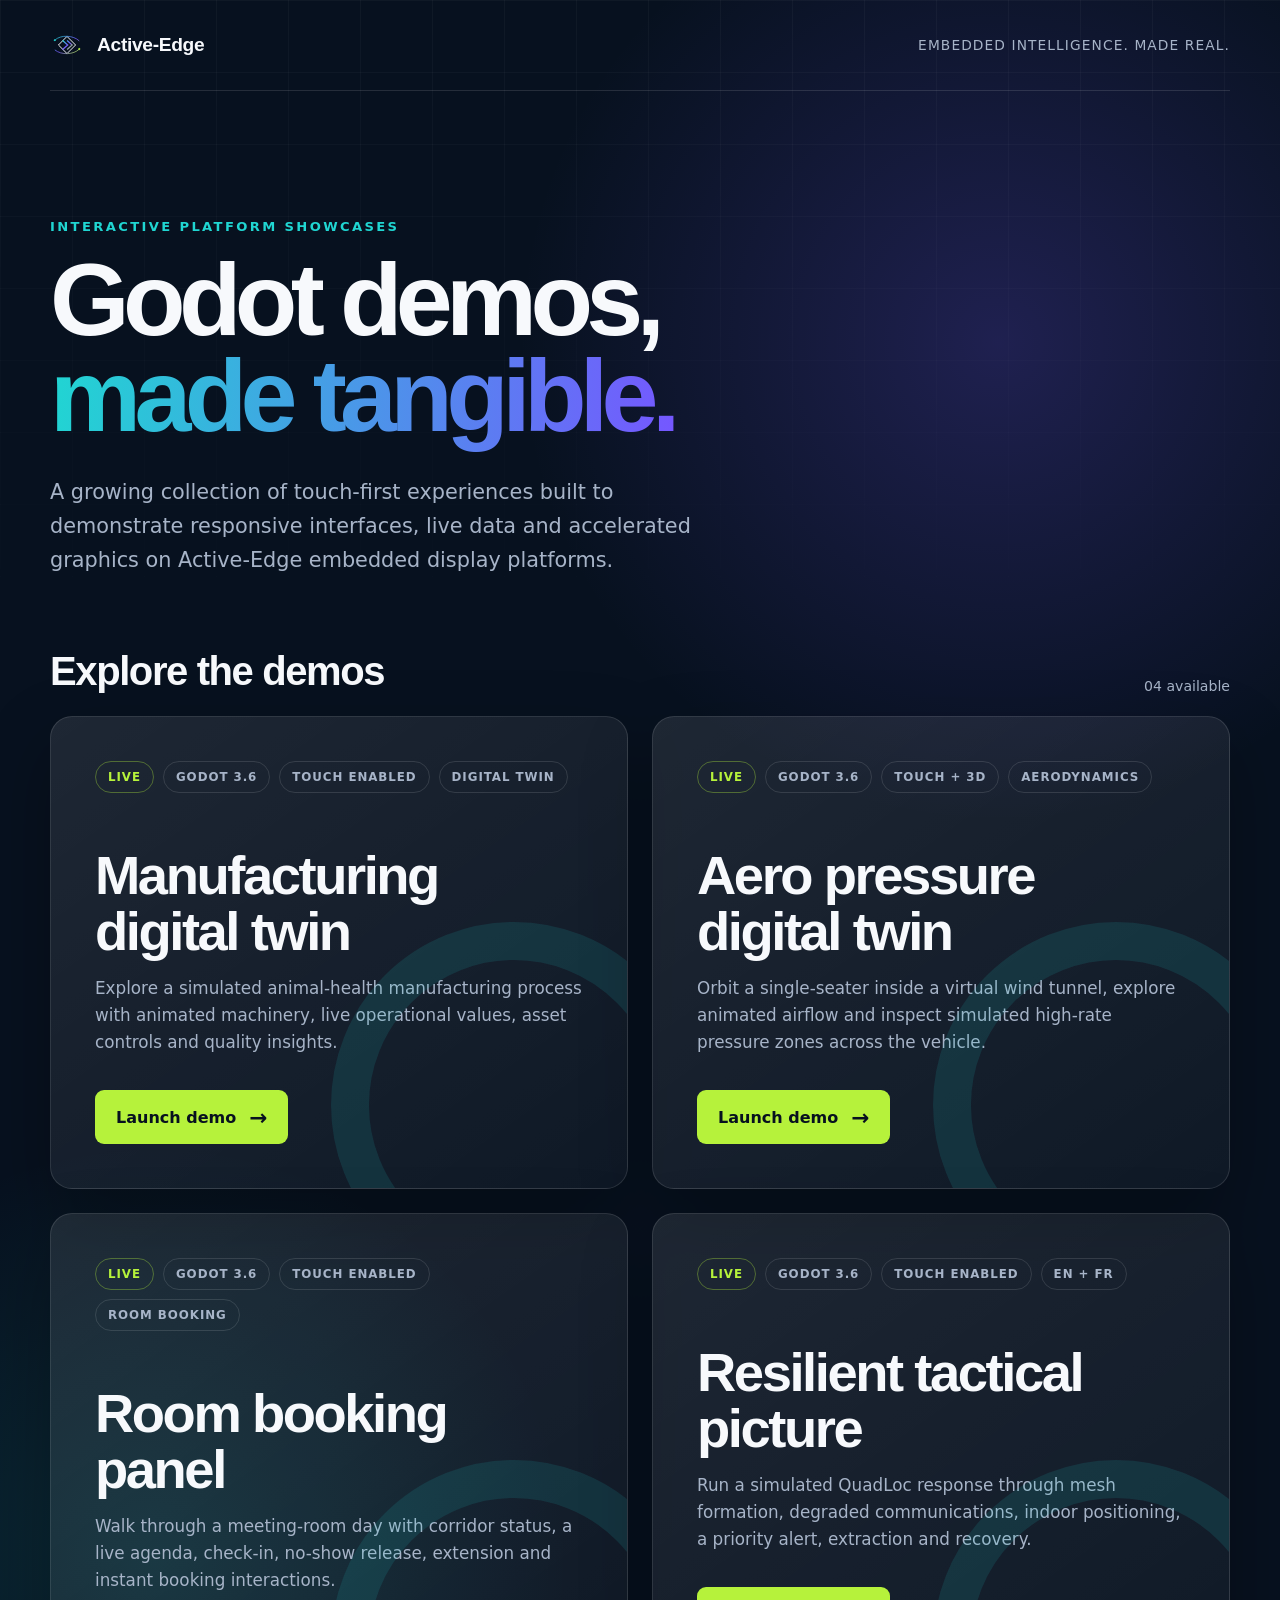
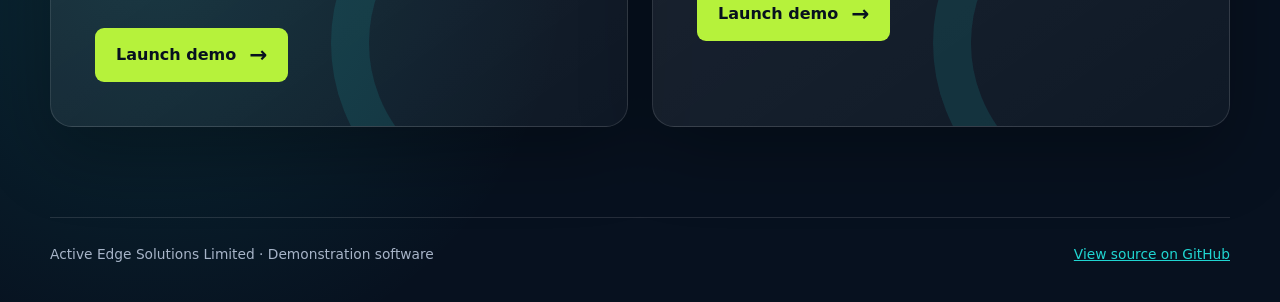
==== site/index.html @ c654966a "feat: add resilient tactical picture demo" ====
<!doctype html>
<html lang="en">
<head>
  <meta charset="utf-8">
  <meta name="viewport" content="width=device-width, initial-scale=1">
  <meta name="theme-color" content="#07111f">
  <meta name="description" content="Interactive Godot demonstrations for Active-Edge embedded display platforms.">
  <title>Active-Edge | Godot demos</title>
  <link rel="icon" href="assets/active-edge-mark.svg" type="image/svg+xml">
  <style>
    :root {
      color-scheme: dark;
      --carbon: #07111f;
      --carbon-soft: #0e1b2d;
      --cloud: #f7f9fc;
      --muted: #a7b4c8;
      --cyan: #20d6d2;
      --violet: #7557ff;
      --lime: #b6f23b;
      --line: rgba(255, 255, 255, 0.12);
    }
    * { box-sizing: border-box; }
    body {
      margin: 0;
      min-height: 100vh;
      color: var(--cloud);
      background:
        radial-gradient(circle at 78% 18%, rgba(117, 87, 255, 0.22), transparent 30rem),
        radial-gradient(circle at 12% 82%, rgba(32, 214, 210, 0.13), transparent 26rem),
        var(--carbon);
      font-family: "IBM Plex Sans", Inter, system-ui, -apple-system, sans-serif;
    }
    body::before {
      content: "";
      position: fixed;
      inset: 0;
      pointer-events: none;
      opacity: 0.3;
      background-image: linear-gradient(var(--line) 1px, transparent 1px), linear-gradient(90deg, var(--line) 1px, transparent 1px);
      background-size: 72px 72px;
      mask-image: linear-gradient(to bottom, black, transparent 80%);
    }
    .shell { position: relative; width: min(1180px, calc(100% - 40px)); margin: 0 auto; }
    header { display: flex; align-items: center; justify-content: space-between; padding: 28px 0; border-bottom: 1px solid var(--line); }
    .brand { display: flex; align-items: center; gap: 13px; color: var(--cloud); text-decoration: none; font-weight: 800; letter-spacing: -0.02em; }
    .brand img { width: 34px; height: 34px; }
    .brand span { font-family: Sora, Inter, sans-serif; font-size: 1.2rem; }
    .strap { color: var(--muted); font-size: 0.86rem; letter-spacing: 0.08em; text-transform: uppercase; }
    main { padding: clamp(70px, 10vw, 130px) 0 90px; }
    .eyebrow { margin: 0 0 18px; color: var(--cyan); font-size: 0.82rem; font-weight: 800; letter-spacing: 0.18em; text-transform: uppercase; }
    h1 { max-width: 840px; margin: 0; font-family: Sora, Inter, sans-serif; font-size: clamp(3.1rem, 8vw, 6.8rem); line-height: 0.94; letter-spacing: -0.065em; }
    .gradient { color: transparent; background: linear-gradient(95deg, var(--cyan), var(--violet)); background-clip: text; -webkit-background-clip: text; }
    .intro { max-width: 700px; margin: 30px 0 72px; color: var(--muted); font-size: clamp(1.05rem, 2vw, 1.3rem); line-height: 1.65; }
    .section-head { display: flex; justify-content: space-between; align-items: end; gap: 24px; margin-bottom: 22px; }
    h2 { margin: 0; font-family: "Space Grotesk", Inter, sans-serif; font-size: clamp(1.7rem, 4vw, 2.5rem); letter-spacing: -0.035em; }
    .count { color: var(--muted); font-size: 0.88rem; }
    .grid { display: grid; grid-template-columns: repeat(auto-fit, minmax(min(100%, 410px), 1fr)); gap: 24px; }
    .card { position: relative; overflow: hidden; min-height: 390px; padding: clamp(26px, 4vw, 44px); border: 1px solid var(--line); border-radius: 22px; background: linear-gradient(145deg, rgba(255,255,255,0.095), rgba(255,255,255,0.035)); box-shadow: 0 28px 70px rgba(0,0,0,0.28); }
    .card::after { content: ""; position: absolute; right: -70px; bottom: -100px; width: 290px; height: 290px; border: 38px solid rgba(32,214,210,0.12); border-radius: 50%; }
    .tags { display: flex; flex-wrap: wrap; gap: 9px; margin-bottom: 55px; }
    .tag { padding: 8px 12px; border: 1px solid var(--line); border-radius: 999px; color: var(--muted); font-size: 0.74rem; font-weight: 700; letter-spacing: 0.08em; text-transform: uppercase; }
    .live { color: var(--lime); border-color: rgba(182,242,59,0.34); }
    h3 { max-width: 570px; margin: 0 0 16px; font-family: "Space Grotesk", Inter, sans-serif; font-size: clamp(2rem, 5vw, 3.4rem); line-height: 1.02; letter-spacing: -0.045em; }
    .card p { max-width: 580px; margin: 0 0 34px; color: var(--muted); font-size: 1.05rem; line-height: 1.6; }
    .launch { position: relative; z-index: 1; display: inline-flex; align-items: center; gap: 13px; min-height: 54px; padding: 0 21px; border-radius: 9px; color: var(--carbon); background: var(--lime); text-decoration: none; font-weight: 850; transition: transform 160ms ease, box-shadow 160ms ease; }
    .launch:hover, .launch:focus-visible { transform: translateY(-2px); box-shadow: 0 12px 30px rgba(182,242,59,0.2); outline: 3px solid rgba(182,242,59,0.24); outline-offset: 3px; }
    .launch span { font-size: 1.35rem; }
    footer { display: flex; justify-content: space-between; gap: 20px; padding: 28px 0 40px; border-top: 1px solid var(--line); color: var(--muted); font-size: 0.86rem; }
    footer a { color: var(--cyan); }
    @media (max-width: 640px) { .strap { display: none; } main { padding-top: 65px; } .intro { margin-bottom: 52px; } footer { flex-direction: column; } }
    @media (prefers-reduced-motion: reduce) { * { scroll-behavior: auto !important; transition: none !important; } }
  </style>
</head>
<body>
  <div class="shell">
    <header>
      <a class="brand" href="https://active-esl.com/" aria-label="Active-Edge home">
        <img src="assets/active-edge-mark.svg" alt="">
        <span>Active-Edge</span>
      </a>
      <div class="strap">Embedded intelligence. Made real.</div>
    </header>
    <main>
      <p class="eyebrow">Interactive platform showcases</p>
      <h1>Godot demos,<br><span class="gradient">made tangible.</span></h1>
      <p class="intro">A growing collection of touch-first experiences built to demonstrate responsive interfaces, live data and accelerated graphics on Active-Edge embedded display platforms.</p>
      <section aria-labelledby="demos-title">
        <div class="section-head">
          <h2 id="demos-title">Explore the demos</h2>
          <span class="count">04 available</span>
        </div>
        <div class="grid">
          <article class="card">
            <div class="tags">
              <span class="tag live">Live</span>
              <span class="tag">Godot 3.6</span>
              <span class="tag">Touch enabled</span>
              <span class="tag">Digital twin</span>
            </div>
            <h3>Manufacturing digital twin</h3>
            <p>Explore a simulated animal-health manufacturing process with animated machinery, live operational values, asset controls and quality insights.</p>
            <a class="launch" href="elanco-manufacturing-digital-twin/">Launch demo <span aria-hidden="true">→</span></a>
          </article>
          <article class="card">
            <div class="tags">
              <span class="tag live">Live</span>
              <span class="tag">Godot 3.6</span>
              <span class="tag">Touch + 3D</span>
              <span class="tag">Aerodynamics</span>
            </div>
            <h3>Aero pressure digital twin</h3>
            <p>Orbit a single-seater inside a virtual wind tunnel, explore animated airflow and inspect simulated high-rate pressure zones across the vehicle.</p>
            <a class="launch" href="aero-pressure-digital-twin/">Launch demo <span aria-hidden="true">→</span></a>
          </article>
          <article class="card">
            <div class="tags">
              <span class="tag live">Live</span>
              <span class="tag">Godot 3.6</span>
              <span class="tag">Touch enabled</span>
              <span class="tag">Room booking</span>
            </div>
            <h3>Room booking panel</h3>
            <p>Walk through a meeting-room day with corridor status, a live agenda, check-in, no-show release, extension and instant booking interactions.</p>
            <a class="launch" href="room-booking/">Launch demo <span aria-hidden="true">→</span></a>
          </article>
          <article class="card">
            <div class="tags">
              <span class="tag live">Live</span>
              <span class="tag">Godot 3.6</span>
              <span class="tag">Touch enabled</span>
              <span class="tag">EN + FR</span>
            </div>
            <h3>Resilient tactical picture</h3>
            <p>Run a simulated QuadLoc response through mesh formation, degraded communications, indoor positioning, a priority alert, extraction and recovery.</p>
            <a class="launch" href="resilient-tactical-picture/">Launch demo <span aria-hidden="true">→</span></a>
          </article>
        </div>
      </section>
    </main>
    <footer>
      <span>Active Edge Solutions Limited · Demonstration software</span>
      <a href="https://github.com/active-esl/godot-demos">View source on GitHub</a>
    </footer>
  </div>
</body>
</html>
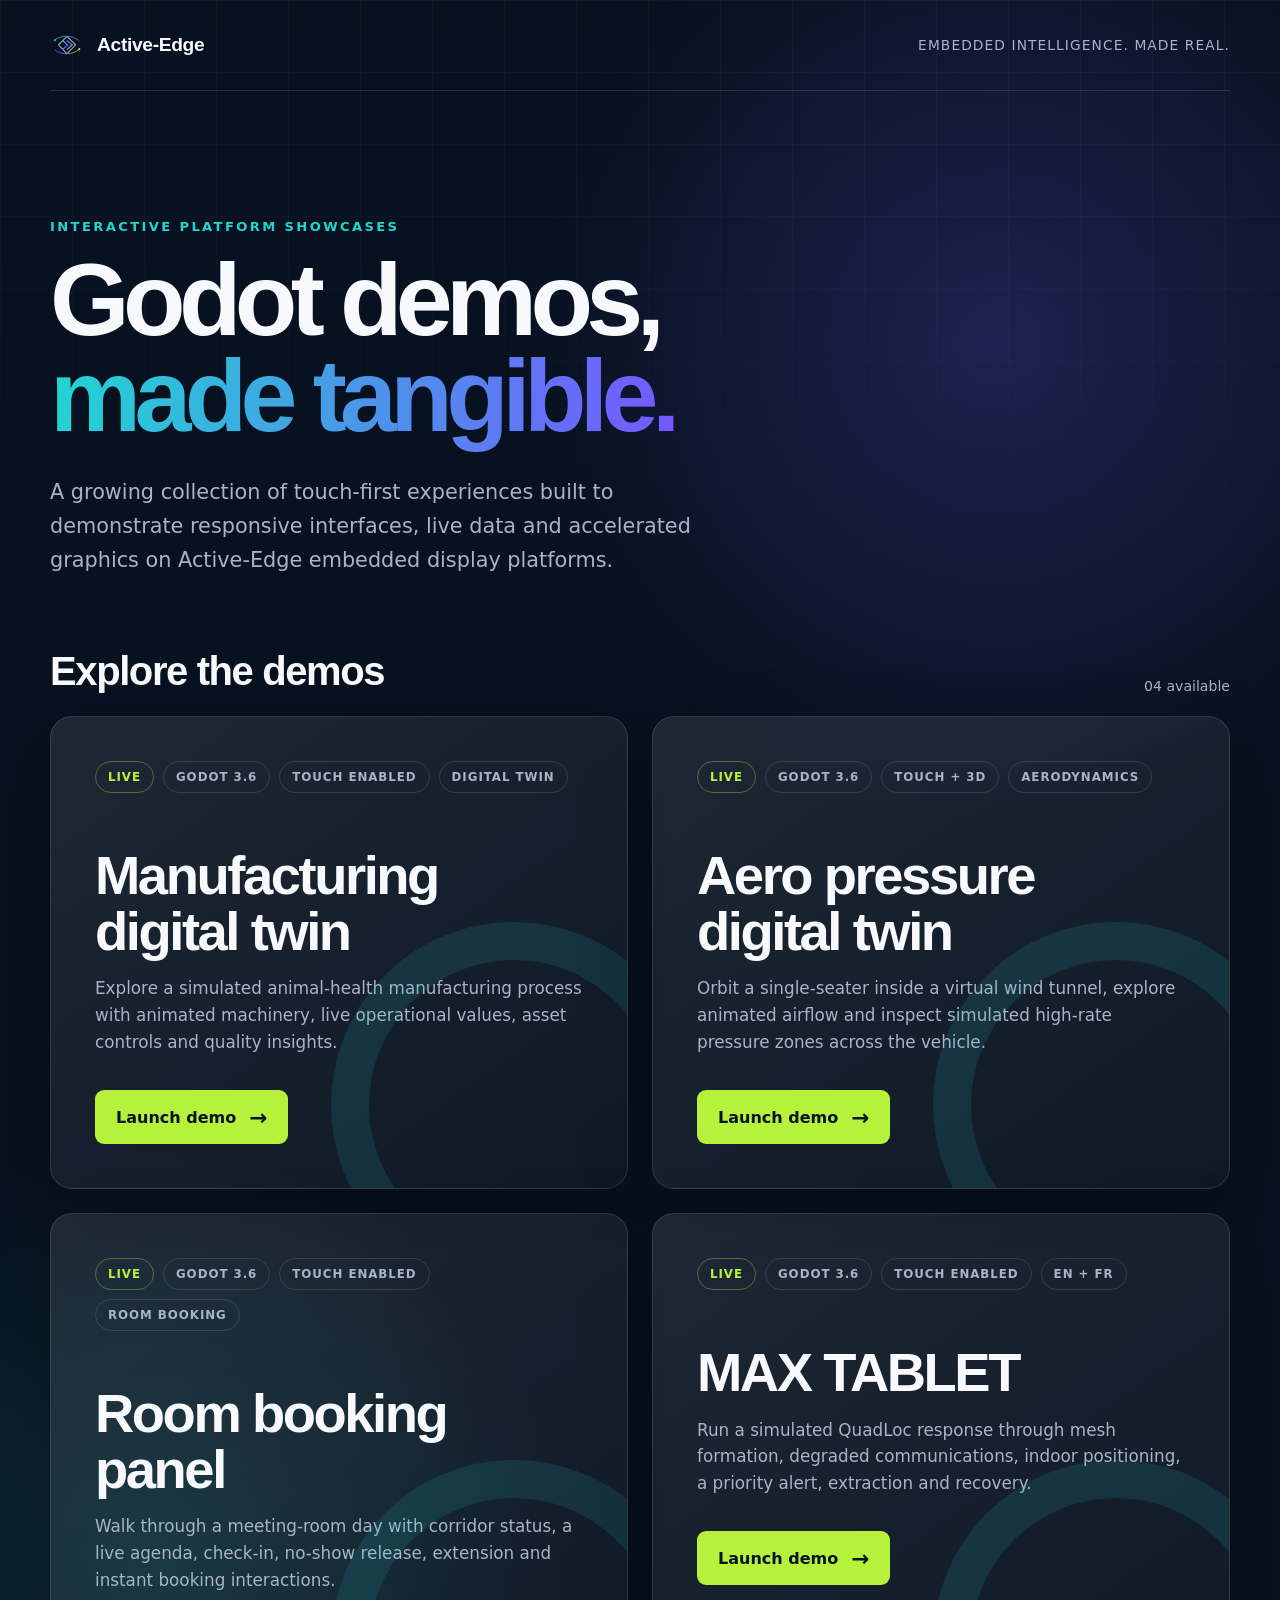
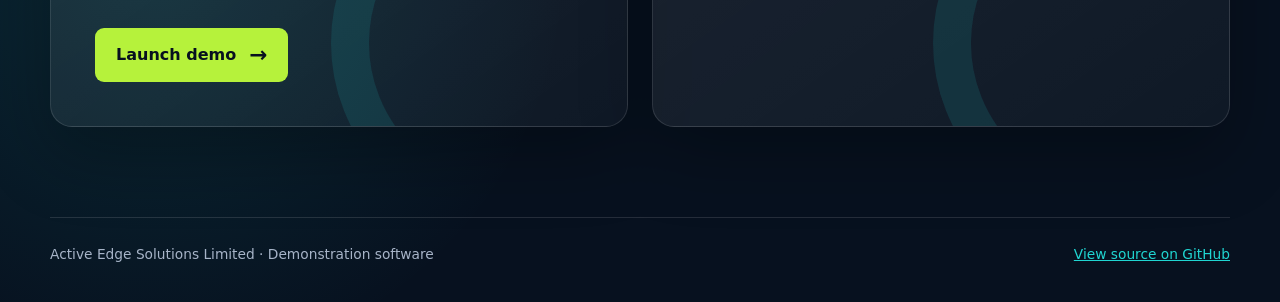
==== commit 176c67c1: "feat: brand tactical demo as MAX TABLET" ====
--- a/site/index.html
+++ b/site/index.html
@@ -130,7 +130,7 @@
               <span class="tag">Touch enabled</span>
               <span class="tag">EN + FR</span>
             </div>
-            <h3>Resilient tactical picture</h3>
+            <h3>MAX TABLET</h3>
             <p>Run a simulated QuadLoc response through mesh formation, degraded communications, indoor positioning, a priority alert, extraction and recovery.</p>
             <a class="launch" href="resilient-tactical-picture/">Launch demo <span aria-hidden="true">→</span></a>
           </article>
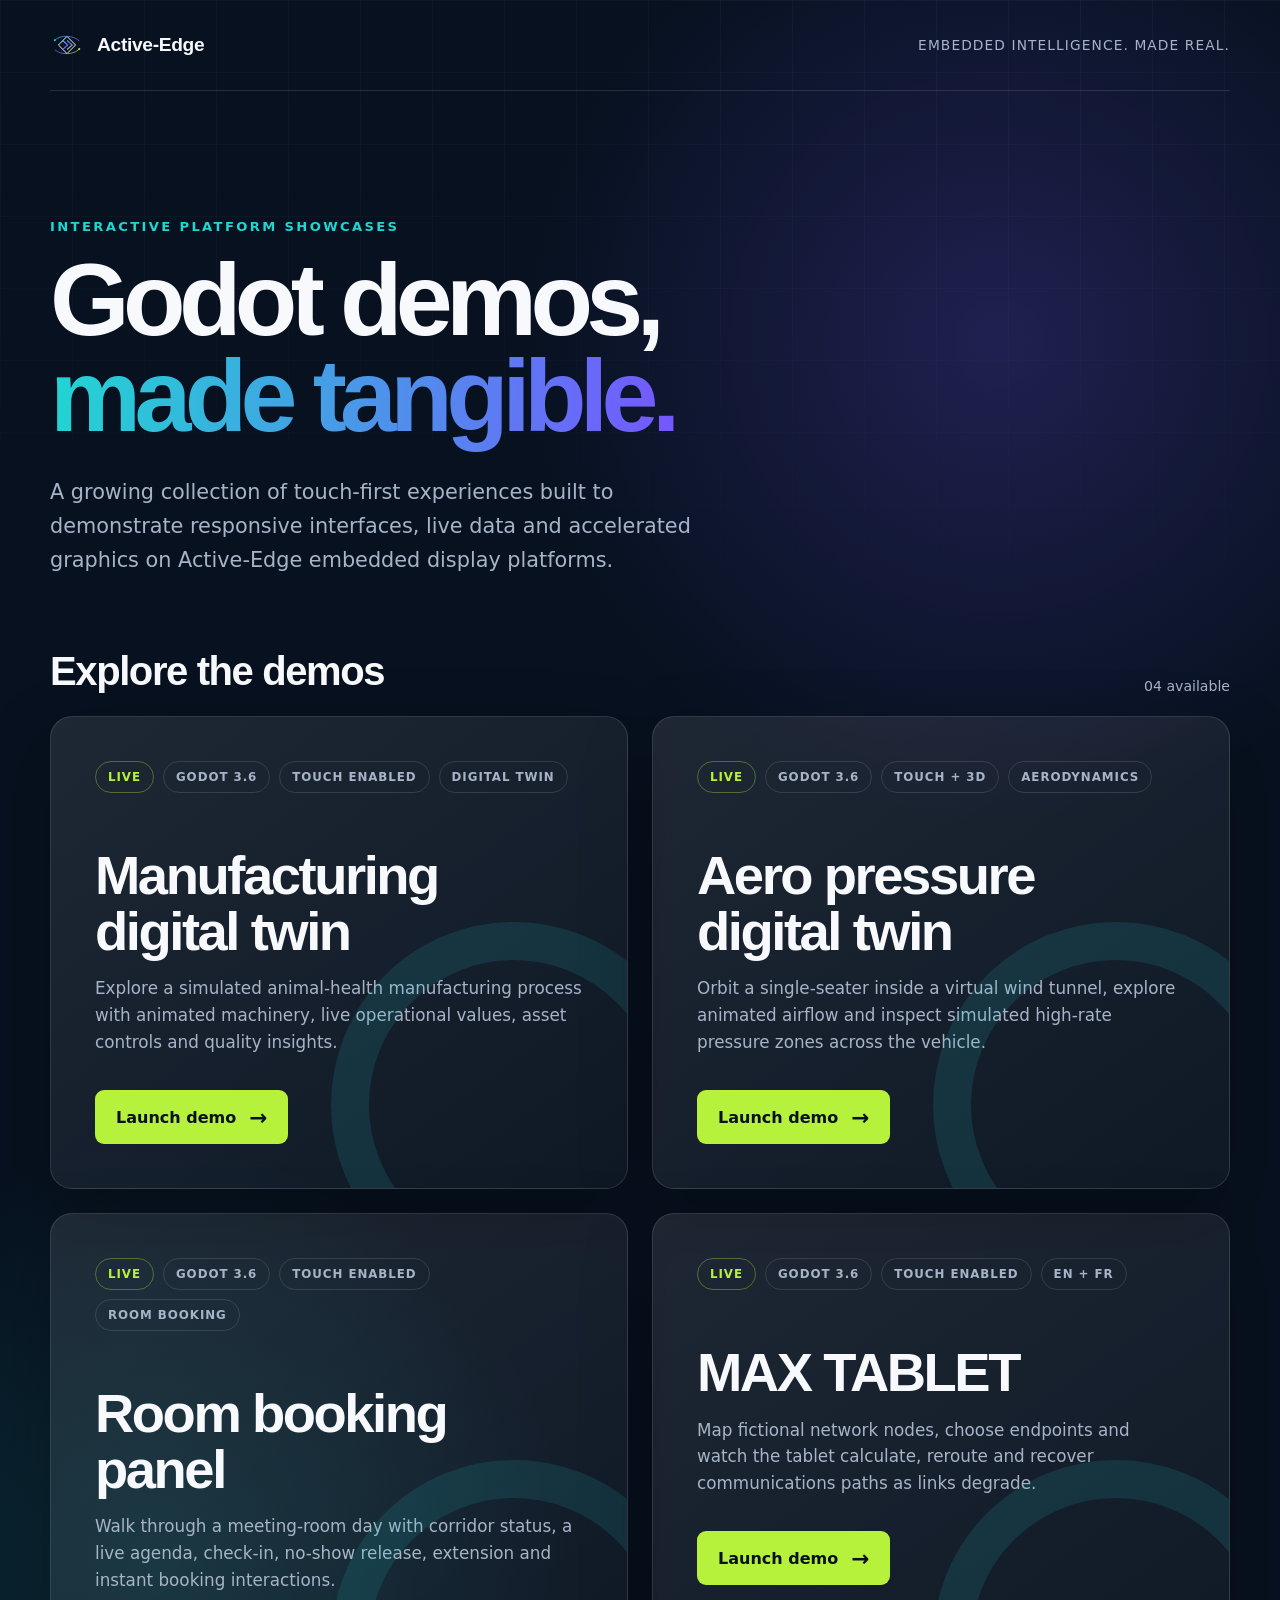
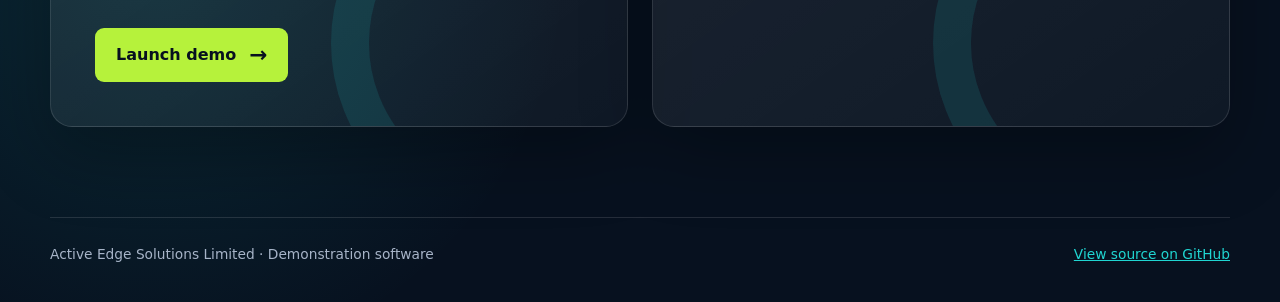
==== commit 47dc125c: "Turn MAX TABLET into resilient network routing demo" ====
--- a/site/index.html
+++ b/site/index.html
@@ -131,7 +131,7 @@
               <span class="tag">EN + FR</span>
             </div>
             <h3>MAX TABLET</h3>
-            <p>Run a simulated QuadLoc response through mesh formation, degraded communications, indoor positioning, a priority alert, extraction and recovery.</p>
+            <p>Map fictional network nodes, choose endpoints and watch the tablet calculate, reroute and recover communications paths as links degrade.</p>
             <a class="launch" href="resilient-tactical-picture/">Launch demo <span aria-hidden="true">→</span></a>
           </article>
         </div>
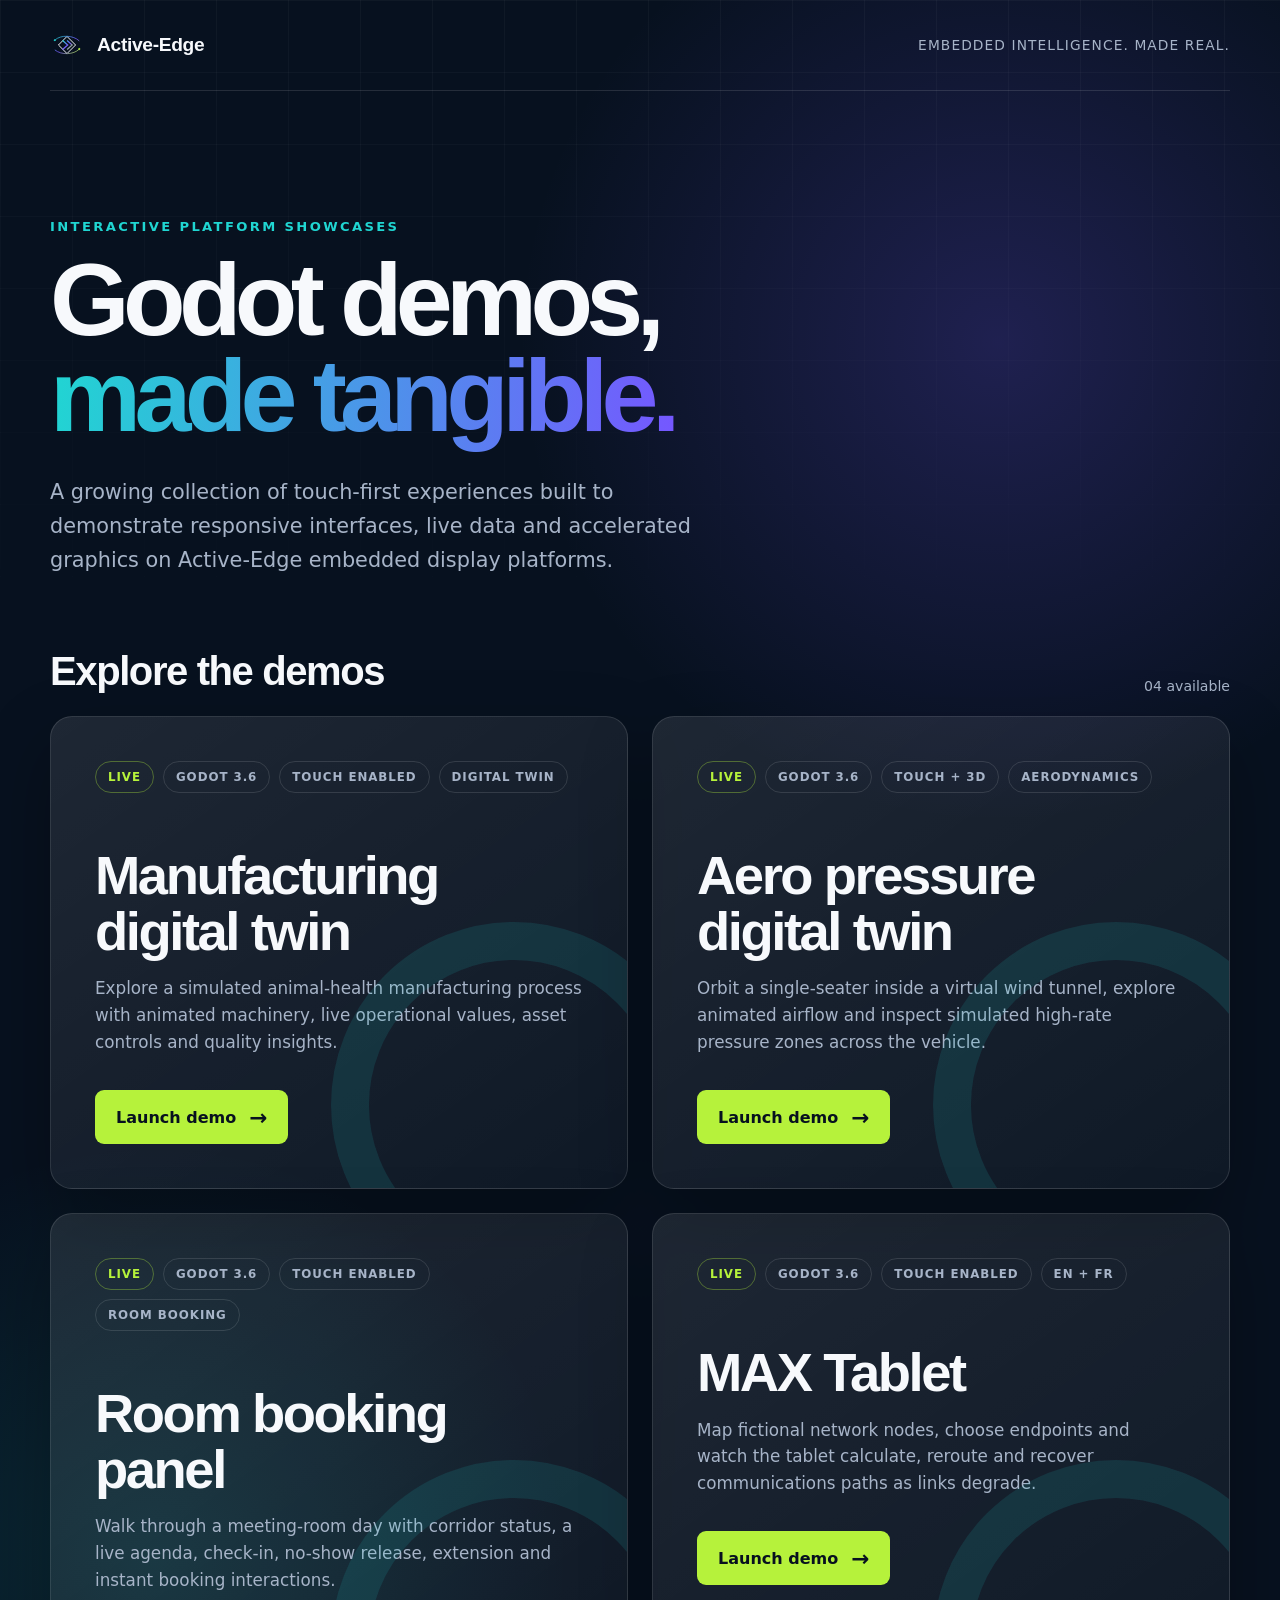
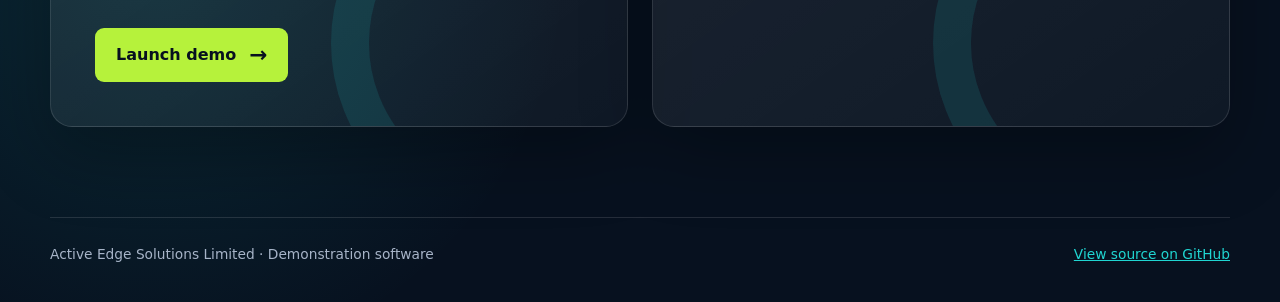
==== commit 87c9d1b5: "Use MAX Tablet product styling" ====
--- a/site/index.html
+++ b/site/index.html
@@ -130,7 +130,7 @@
               <span class="tag">Touch enabled</span>
               <span class="tag">EN + FR</span>
             </div>
-            <h3>MAX TABLET</h3>
+            <h3>MAX Tablet</h3>
             <p>Map fictional network nodes, choose endpoints and watch the tablet calculate, reroute and recover communications paths as links degrade.</p>
             <a class="launch" href="resilient-tactical-picture/">Launch demo <span aria-hidden="true">→</span></a>
           </article>
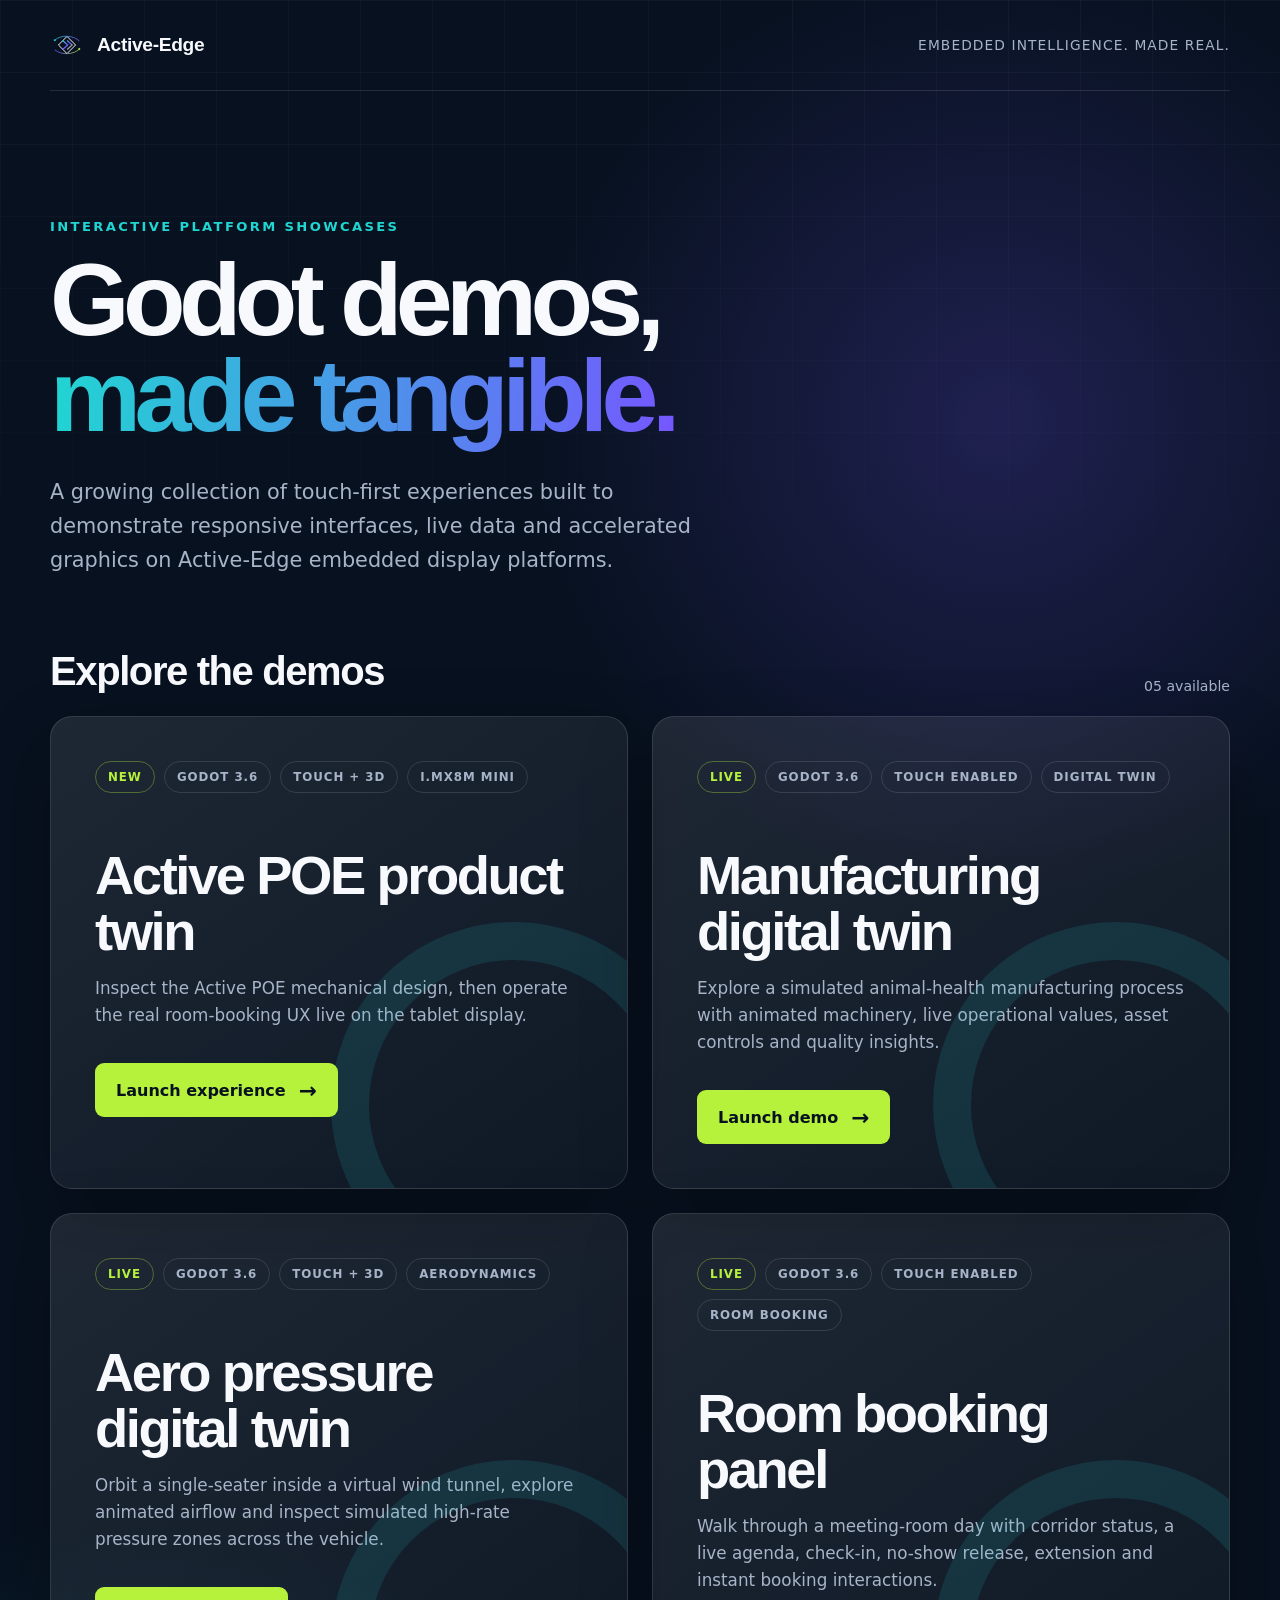
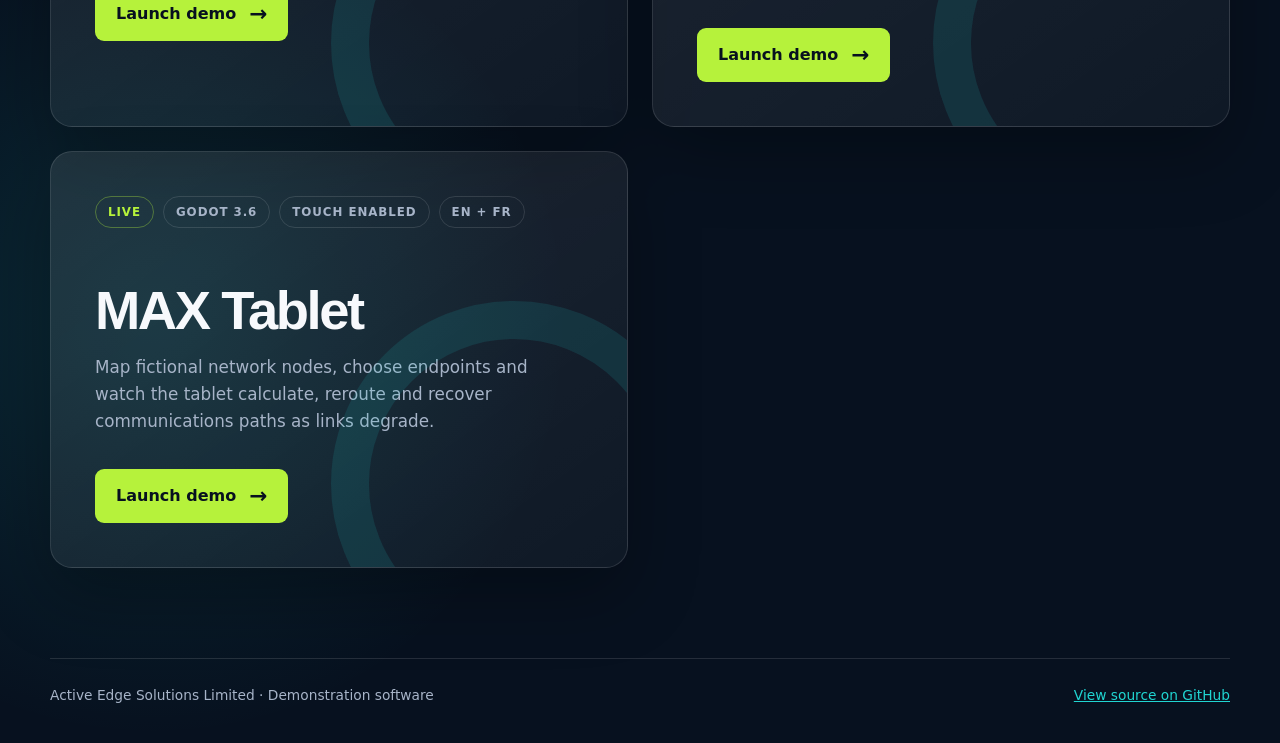
==== commit 883ce516: "feat: add Active POE interactive product twin" ====
--- a/site/index.html
+++ b/site/index.html
@@ -87,9 +87,20 @@
       <section aria-labelledby="demos-title">
         <div class="section-head">
           <h2 id="demos-title">Explore the demos</h2>
-          <span class="count">04 available</span>
+          <span class="count">05 available</span>
         </div>
         <div class="grid">
+          <article class="card">
+            <div class="tags">
+              <span class="tag live">New</span>
+              <span class="tag">Godot 3.6</span>
+              <span class="tag">Touch + 3D</span>
+              <span class="tag">i.MX8M Mini</span>
+            </div>
+            <h3>Active POE product twin</h3>
+            <p>Inspect the Active POE mechanical design, then operate the real room-booking UX live on the tablet display.</p>
+            <a class="launch" href="active-poe-product-twin/">Launch experience <span aria-hidden="true">→</span></a>
+          </article>
           <article class="card">
             <div class="tags">
               <span class="tag live">Live</span>
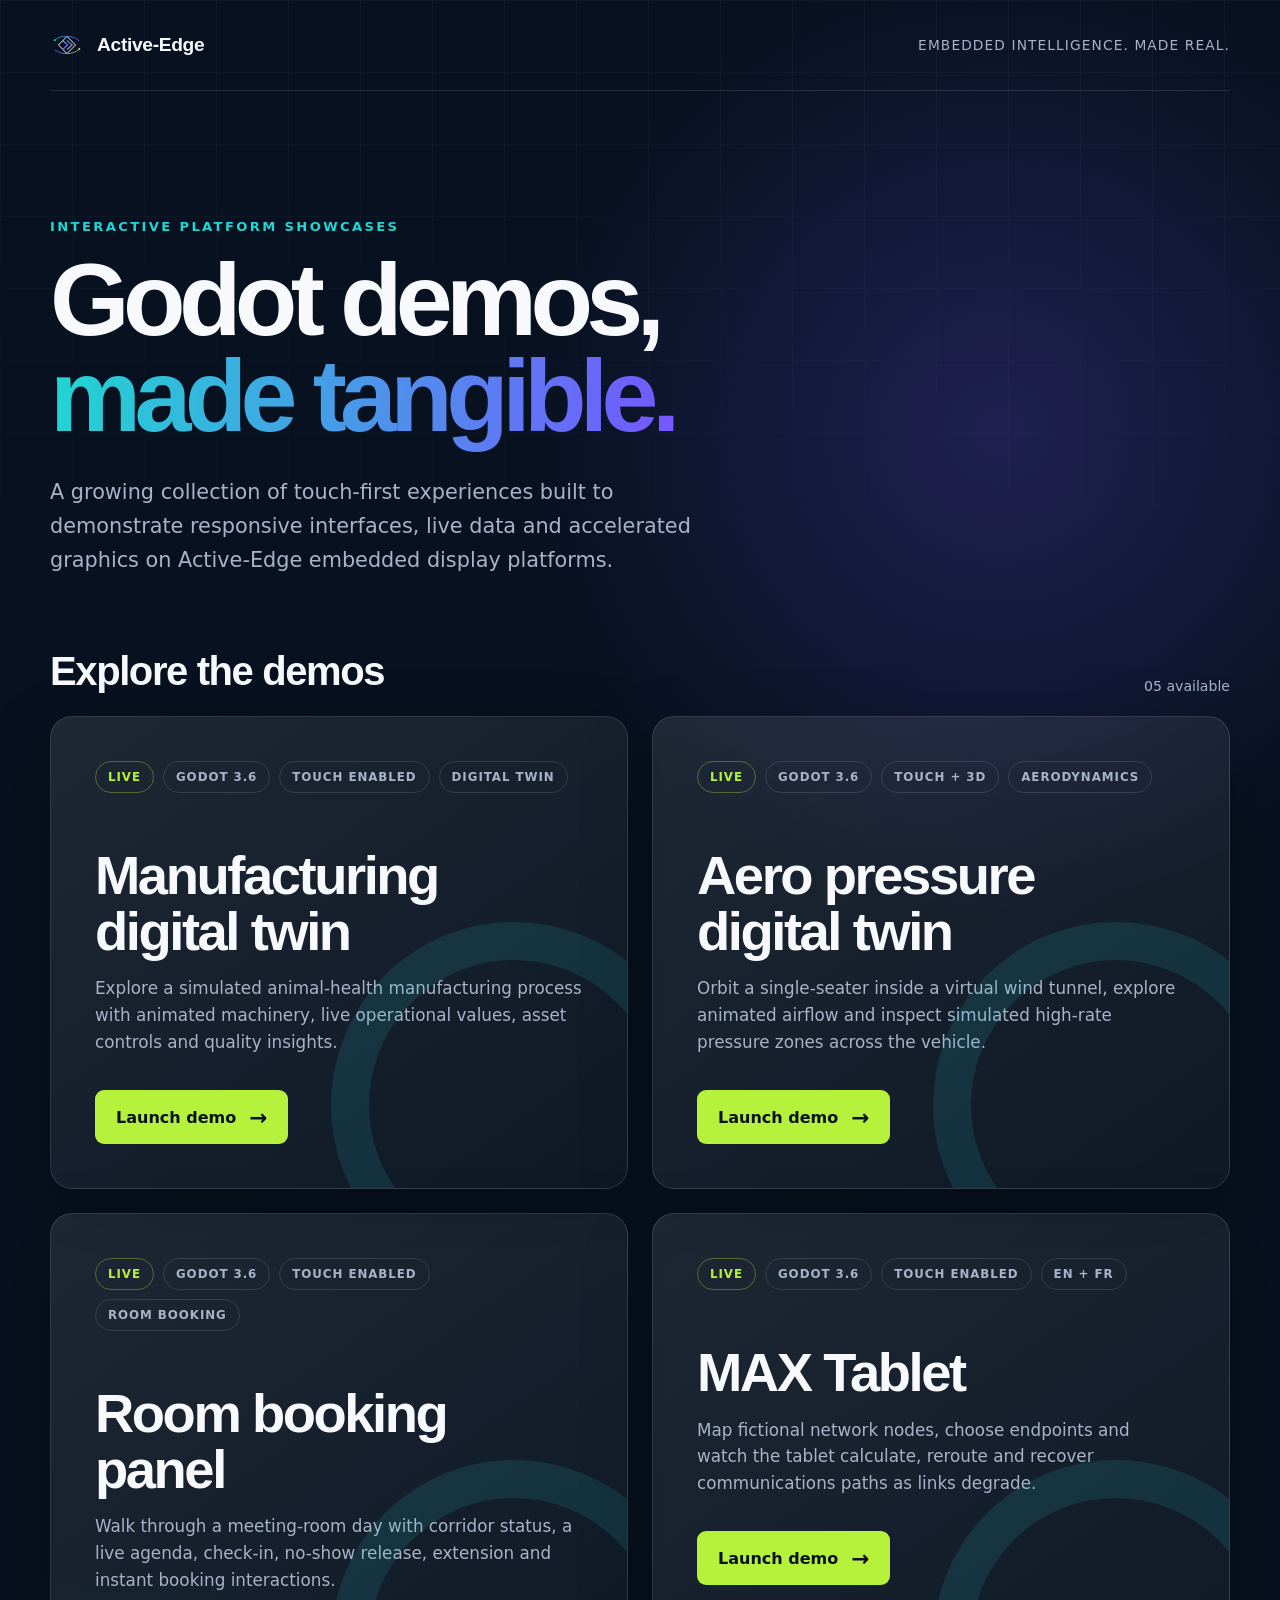
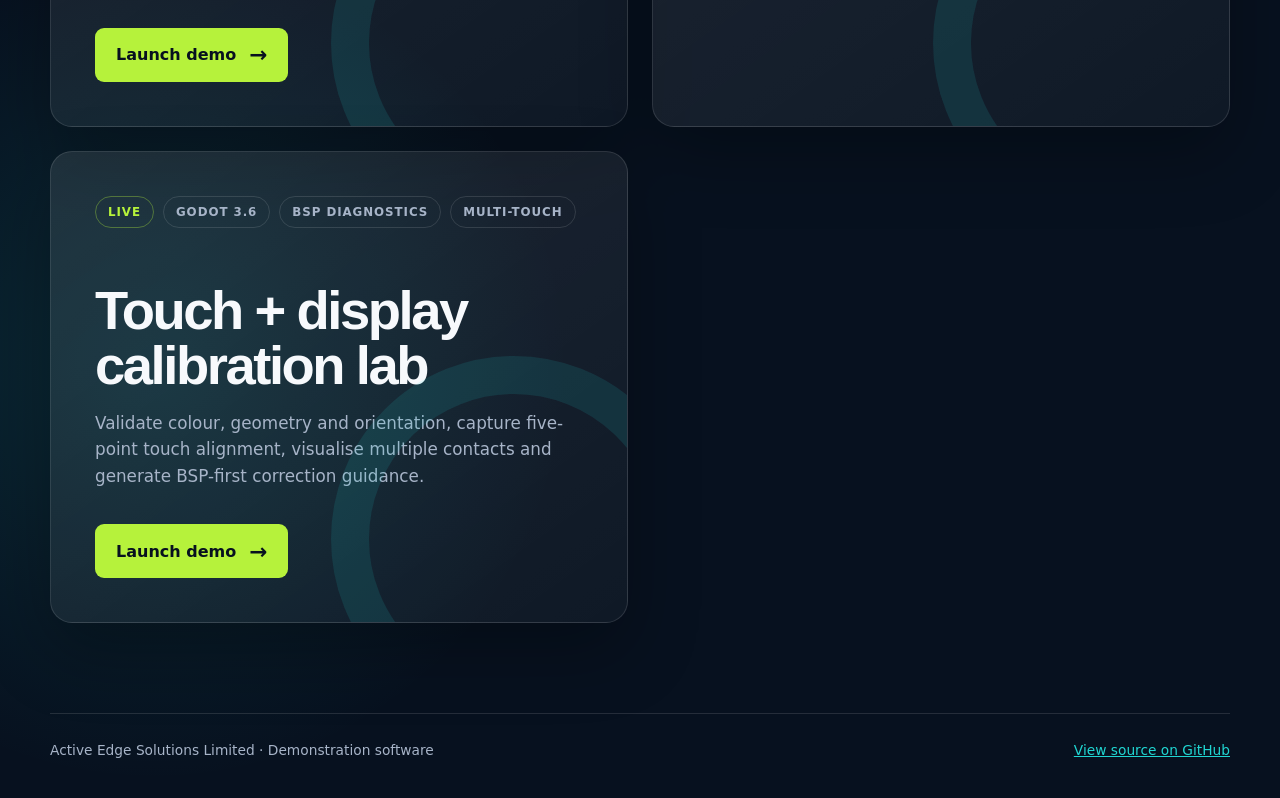
==== commit 908b884a: "Add touch display calibration demo" ====
--- a/site/index.html
+++ b/site/index.html
@@ -92,17 +92,6 @@
         <div class="grid">
           <article class="card">
             <div class="tags">
-              <span class="tag live">New</span>
-              <span class="tag">Godot 3.6</span>
-              <span class="tag">Touch + 3D</span>
-              <span class="tag">i.MX8M Mini</span>
-            </div>
-            <h3>Active POE product twin</h3>
-            <p>Inspect the Active POE mechanical design, then operate the real room-booking UX live on the tablet display.</p>
-            <a class="launch" href="active-poe-product-twin/">Launch experience <span aria-hidden="true">→</span></a>
-          </article>
-          <article class="card">
-            <div class="tags">
               <span class="tag live">Live</span>
               <span class="tag">Godot 3.6</span>
               <span class="tag">Touch enabled</span>
@@ -145,6 +134,17 @@
             <p>Map fictional network nodes, choose endpoints and watch the tablet calculate, reroute and recover communications paths as links degrade.</p>
             <a class="launch" href="resilient-tactical-picture/">Launch demo <span aria-hidden="true">→</span></a>
           </article>
+          <article class="card">
+            <div class="tags">
+              <span class="tag live">Live</span>
+              <span class="tag">Godot 3.6</span>
+              <span class="tag">BSP diagnostics</span>
+              <span class="tag">Multi-touch</span>
+            </div>
+            <h3>Touch + display calibration lab</h3>
+            <p>Validate colour, geometry and orientation, capture five-point touch alignment, visualise multiple contacts and generate BSP-first correction guidance.</p>
+            <a class="launch" href="touch-display-calibration/">Launch demo <span aria-hidden="true">→</span></a>
+          </article>
         </div>
       </section>
     </main>
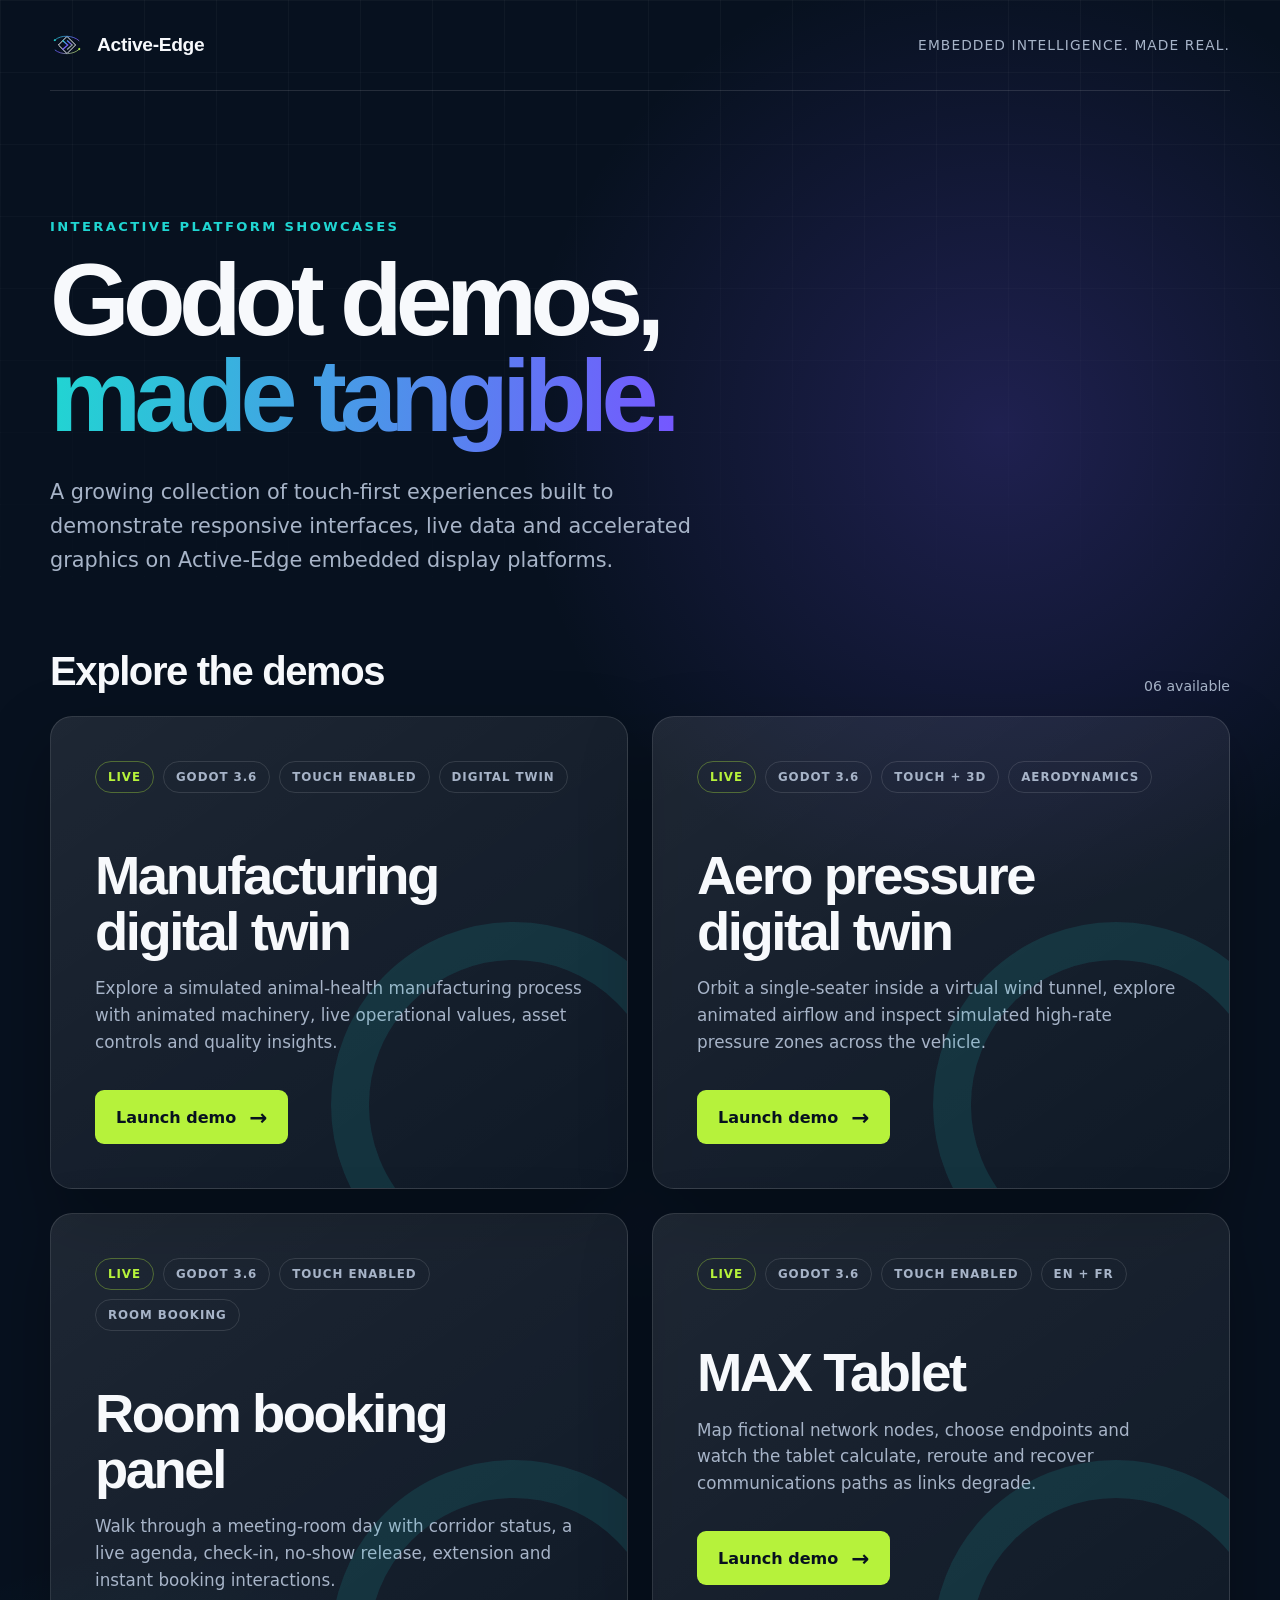
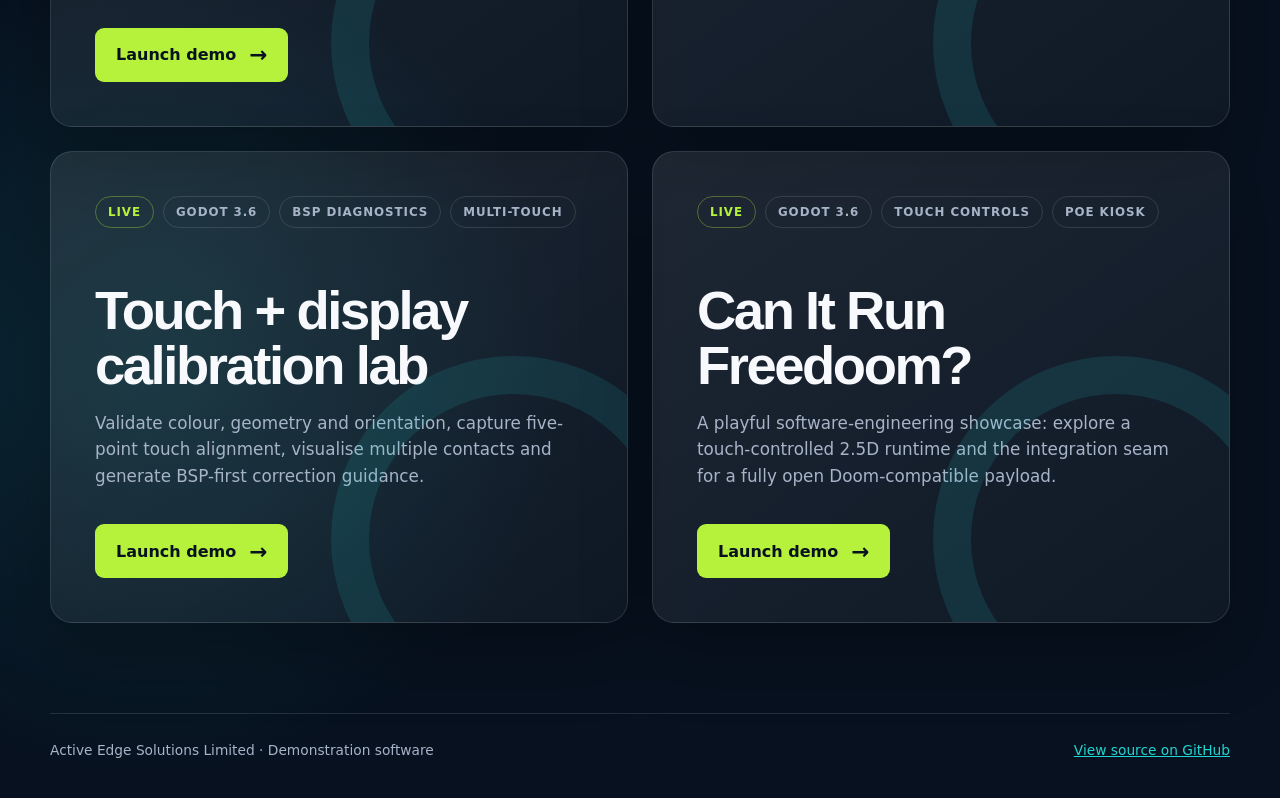
==== commit 917a9fc6: "feat: add touch-first Freedoom PoE concept" ====
--- a/site/index.html
+++ b/site/index.html
@@ -87,7 +87,7 @@
       <section aria-labelledby="demos-title">
         <div class="section-head">
           <h2 id="demos-title">Explore the demos</h2>
-          <span class="count">05 available</span>
+          <span class="count">06 available</span>
         </div>
         <div class="grid">
           <article class="card">
@@ -145,6 +145,17 @@
             <p>Validate colour, geometry and orientation, capture five-point touch alignment, visualise multiple contacts and generate BSP-first correction guidance.</p>
             <a class="launch" href="touch-display-calibration/">Launch demo <span aria-hidden="true">→</span></a>
           </article>
+          <article class="card">
+            <div class="tags">
+              <span class="tag live">Live</span>
+              <span class="tag">Godot 3.6</span>
+              <span class="tag">Touch controls</span>
+              <span class="tag">PoE kiosk</span>
+            </div>
+            <h3>Can It Run Freedoom?</h3>
+            <p>A playful software-engineering showcase: explore a touch-controlled 2.5D runtime and the integration seam for a fully open Doom-compatible payload.</p>
+            <a class="launch" href="freedoom-poe/">Launch demo <span aria-hidden="true">→</span></a>
+          </article>
         </div>
       </section>
     </main>
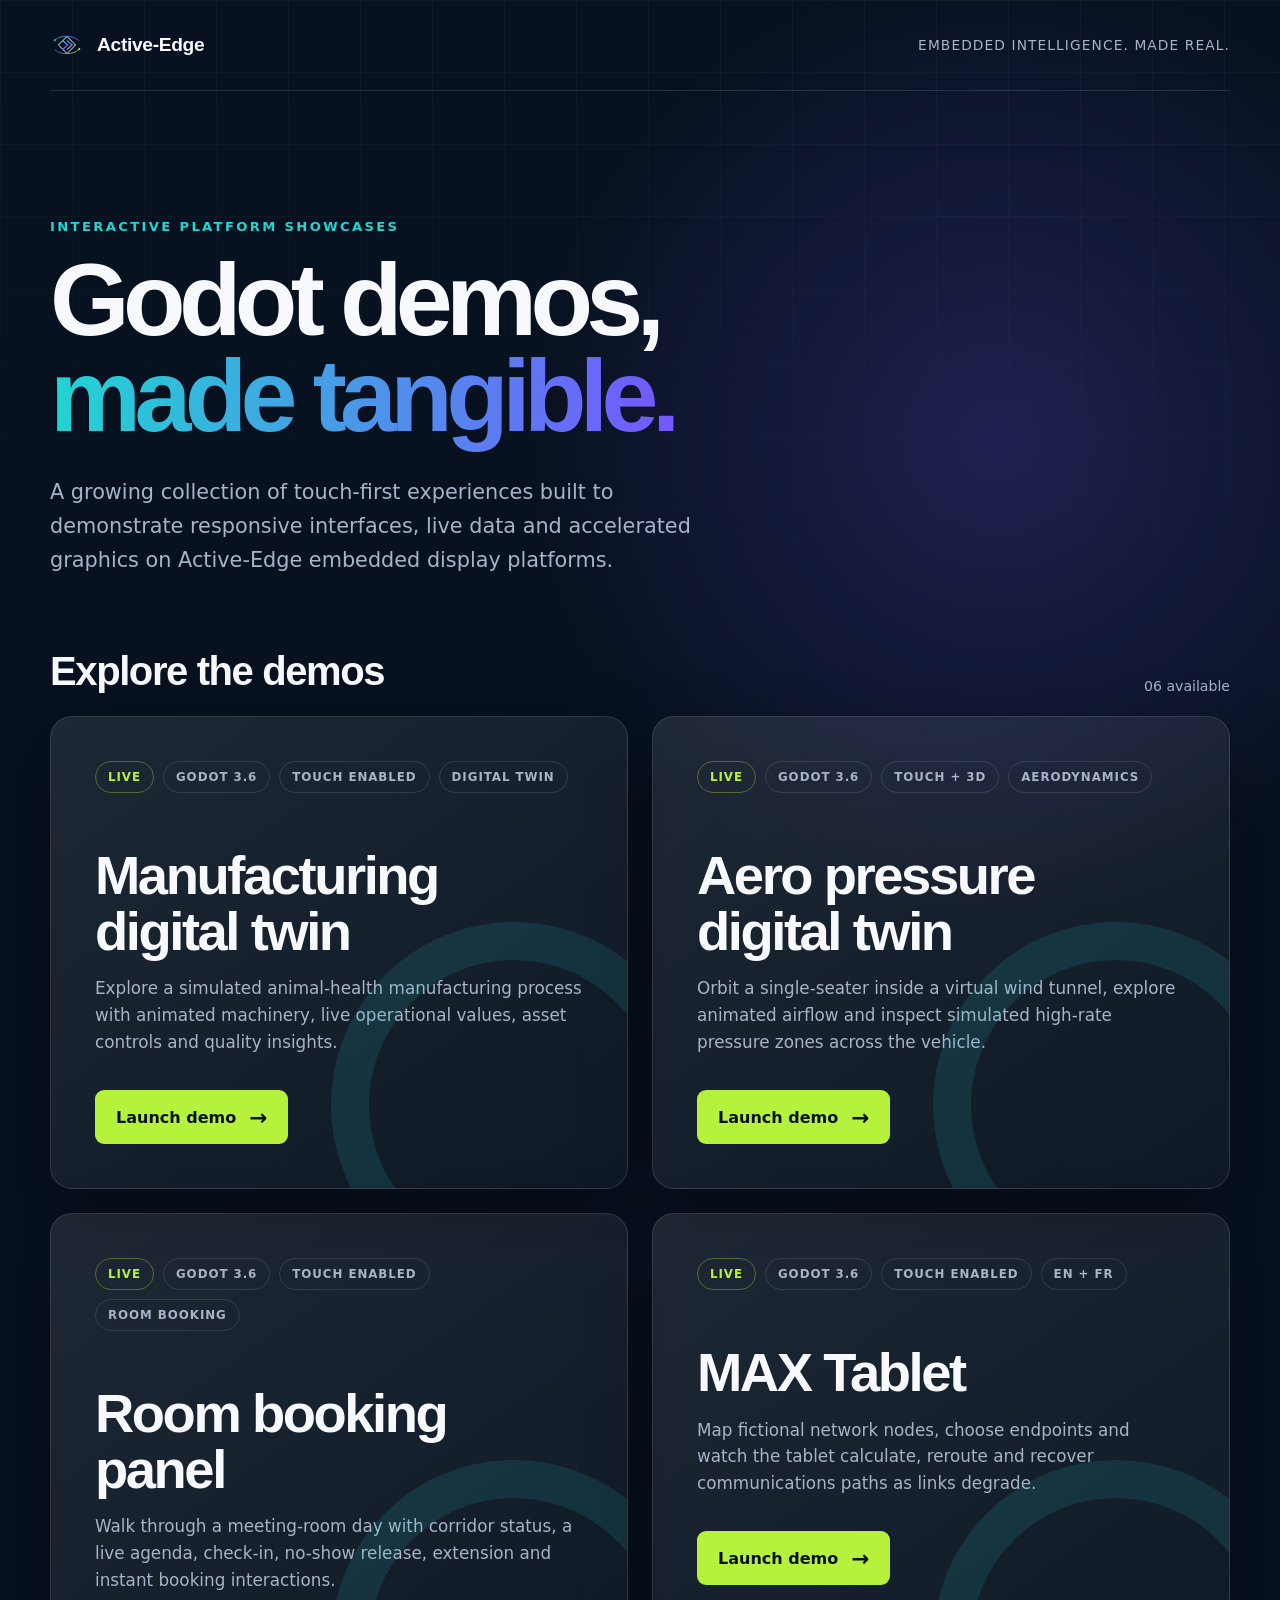
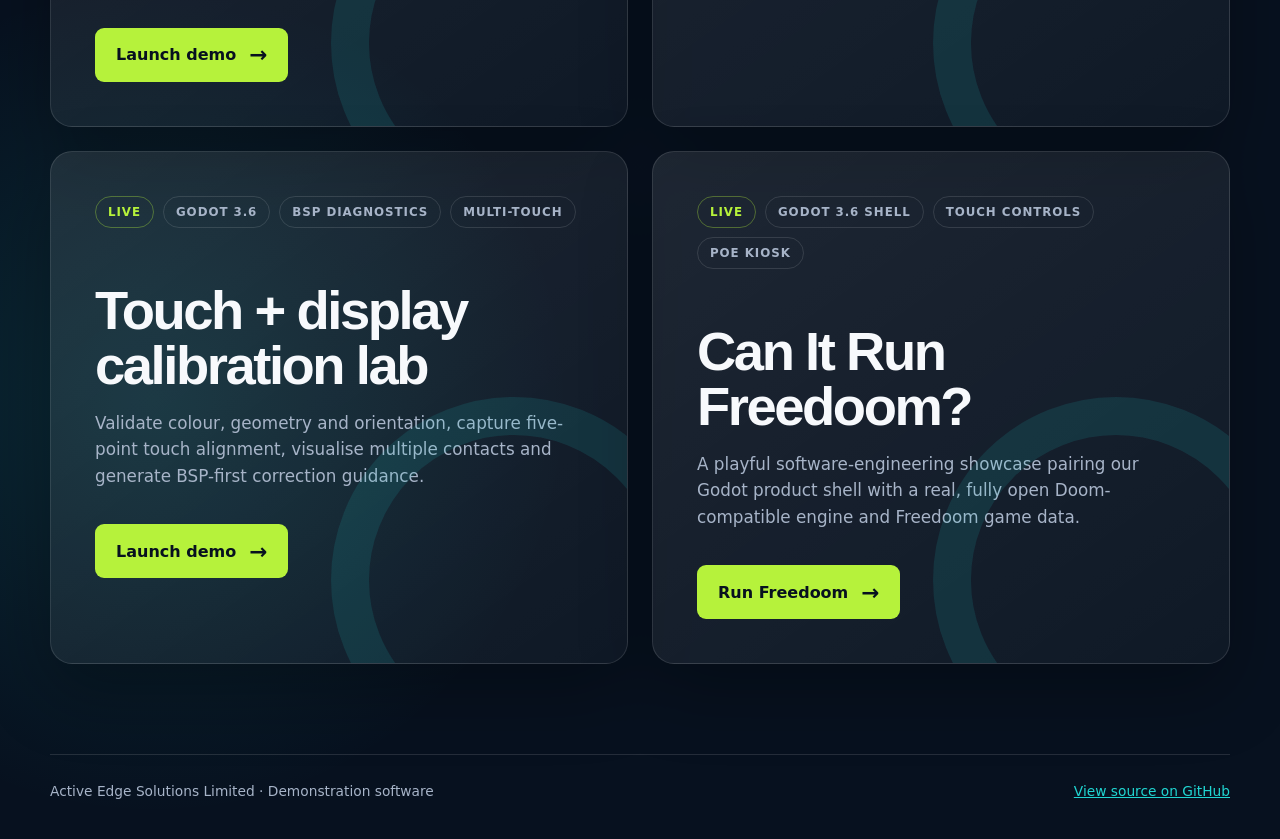
==== commit 0aa52267: "feat: ship reproducible Freedoom engine runtime" ====
--- a/site/index.html
+++ b/site/index.html
@@ -148,13 +148,13 @@
           <article class="card">
             <div class="tags">
               <span class="tag live">Live</span>
-              <span class="tag">Godot 3.6</span>
+              <span class="tag">Godot 3.6 shell</span>
               <span class="tag">Touch controls</span>
               <span class="tag">PoE kiosk</span>
             </div>
             <h3>Can It Run Freedoom?</h3>
-            <p>A playful software-engineering showcase: explore a touch-controlled 2.5D runtime and the integration seam for a fully open Doom-compatible payload.</p>
-            <a class="launch" href="freedoom-poe/">Launch demo <span aria-hidden="true">→</span></a>
+            <p>A playful software-engineering showcase pairing our Godot product shell with a real, fully open Doom-compatible engine and Freedoom game data.</p>
+            <a class="launch" href="freedoom-engine/">Run Freedoom <span aria-hidden="true">→</span></a>
           </article>
         </div>
       </section>
